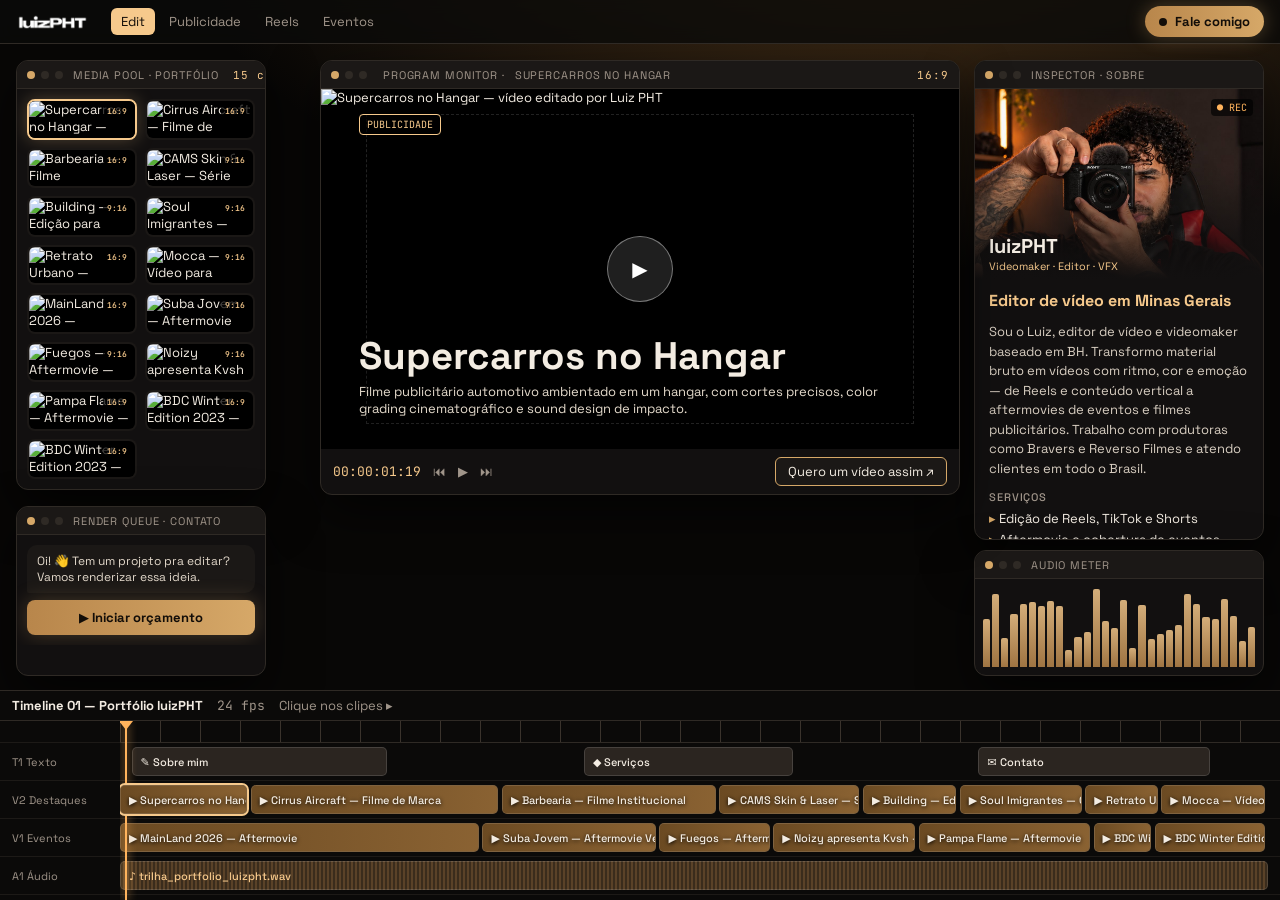
==== index.html @ 4102f196 "Troca foto do Inspector pelo retrato com câmera Sony e ajusta enquadramento Co-Authored-By: Claude O" ====
<!doctype html>
<html lang="pt-BR">
<head>
<meta charset="utf-8">
<meta name="viewport" content="width=device-width,initial-scale=1,viewport-fit=cover">
<title>Luiz PHT | Editor de Vídeo em Minas Gerais e BH — Reels, Eventos e Publicidade</title>
<meta name="description" content="Luiz PHT é editor de vídeo e videomaker em Minas Gerais (BH). Edição de Reels e vídeos verticais, aftermovies de eventos, filmes publicitários, color grading e motion. Atendo todo o Brasil.">
<meta name="keywords" content="editor de vídeo, editor de vídeo BH, editor de vídeo Belo Horizonte, editor de vídeo Minas Gerais, edição de reels, aftermovie, videomaker MG, edição de vídeo para empresas">
<link rel="canonical" href="https://luizpht.com.br/">
<meta name="robots" content="index,follow">
<meta name="theme-color" content="#080706">
<meta name="geo.region" content="BR-MG">
<meta name="geo.placename" content="Belo Horizonte, Minas Gerais">
<meta property="og:type" content="website">
<meta property="og:locale" content="pt_BR">
<meta property="og:url" content="https://luizpht.com.br/">
<meta property="og:site_name" content="Luiz PHT">
<meta property="og:title" content="Luiz PHT | Editor de Vídeo em Minas Gerais">
<meta property="og:description" content="Reels, aftermovies e filmes publicitários com ritmo, cor e emoção. Veja o portfólio e peça seu orçamento.">
<meta property="og:image" content="https://luizpht.com.br/assets/img/luiz-pht-editor-de-video.jpg">
<meta name="twitter:card" content="summary_large_image">
<link rel="icon" href="assets/img/icone-luizpht.png" type="image/png">
<link rel="apple-touch-icon" href="assets/img/icone-luizpht.png">
<link rel="preconnect" href="https://fonts.googleapis.com"><link rel="preconnect" href="https://fonts.gstatic.com" crossorigin>
<link rel="preconnect" href="https://i.vimeocdn.com"><link rel="preconnect" href="https://player.vimeo.com">
<link href="https://fonts.googleapis.com/css2?family=Space+Grotesk:wght@400;500;700&family=JetBrains+Mono:wght@400;600&display=swap" rel="stylesheet">
<link rel="stylesheet" href="assets/style.css?v=3">
<script type="application/ld+json">
{"@context":"https://schema.org","@graph":[
 {"@type":"Person","@id":"https://luizpht.com.br/#luiz","name":"Luiz PHT","alternateName":"luizPHT","jobTitle":"Editor de vídeo e videomaker","image":"https://luizpht.com.br/assets/img/luiz-pht-editor-de-video.jpg","url":"https://luizpht.com.br/","sameAs":["https://www.instagram.com/luiz_pht/"],"knowsAbout":["Edição de vídeo","Color grading","Motion design","VFX","Reels","Aftermovie"]},
 {"@type":"ProfessionalService","@id":"https://luizpht.com.br/#servico","name":"Luiz PHT — Edição de Vídeo","url":"https://luizpht.com.br/","image":"https://luizpht.com.br/assets/img/luiz-pht-editor-de-video.jpg","telephone":"+5531982943157","founder":{"@id":"https://luizpht.com.br/#luiz"},"priceRange":"$$","address":{"@type":"PostalAddress","addressLocality":"Belo Horizonte","addressRegion":"MG","addressCountry":"BR"},"areaServed":[{"@type":"State","name":"Minas Gerais"},{"@type":"City","name":"Belo Horizonte"},{"@type":"Country","name":"Brasil"}],"serviceType":["Edição de vídeo","Edição de Reels e vídeos verticais","Aftermovie de eventos","Vídeo publicitário","Color grading","Motion e VFX"],"sameAs":["https://www.instagram.com/luiz_pht/"]}
]}
</script>
</head>
<body>
<header class="top">
  <a href="/" class="brand"><img src="assets/img/logo-luizpht.png" alt="Luiz PHT — editor de vídeo" width="1237" height="303"></a>
  <nav class="menu" aria-label="Seções">
    <button data-filter="all" class="on">Edit</button>
    <button data-filter="Publicidade">Publicidade</button>
    <button data-filter="Redes sociais">Reels</button>
    <button data-filter="Evento">Eventos</button>
  </nav>
  <a class="rec" href="https://wa.me/5531982943157?text=Ol%C3%A1%20Luiz!%20Vi%20seu%20portf%C3%B3lio%20e%20quero%20um%20or%C3%A7amento." target="_blank" rel="noopener"><i></i>Fale comigo</a>
</header>

<main class="desk">
  <!-- MEDIA POOL: portfólio (conteúdo em HTML para o Google indexar) -->
  <section class="panel float" id="bin" aria-label="Portfólio de vídeos">
    <div class="bar"><b></b><b></b><b></b>&nbsp;Media Pool · Portfólio<span class="count mono" id="count"></span></div>
    <div class="clips" id="clips">
      <article class="clip" data-id="1222571312" data-o="h" data-dur="50" data-group="d" data-cat="Publicidade" data-thumb="2195561997-d0cc2e0bb09f852d6dc63f411a0b5a7e7d4276d65cde46d3dc2a67c3b3d0db7a">
        <h3>Supercarros no Hangar</h3><p>Publicidade</p><p class="d">Filme publicitário automotivo ambientado em um hangar, com cortes precisos, color grading cinematográfico e sound design de impacto.</p></article>
      <article class="clip" data-id="899369845" data-h="61394b8598" data-o="h" data-dur="96" data-group="d" data-cat="Publicidade" data-thumb="1776946637-706a795a93d59934f27a2ad48db57685e05d3b793ea75e66744a8b0970b9a2d8">
        <h3>Cirrus Aircraft — Filme de Marca</h3><p>Publicidade · Bravers</p><p class="d">Filme de marca para a fabricante de aeronaves Cirrus, unindo sofisticação, tecnologia e a sensação de liberdade de voar. Edição para a produtora Bravers.</p></article>
      <article class="clip" data-id="899370599" data-h="b910cf5e1b" data-o="h" data-dur="83" data-group="d" data-cat="Publicidade" data-thumb="1776947941-da8c8d604064418089cf68ae91e3f6a25f7c749899a74c1f58a61f3beee4b74e">
        <h3>Barbearia — Filme Institucional</h3><p>Publicidade</p><p class="d">Vídeo institucional que valoriza o ofício, os detalhes e a experiência do cliente, com montagem ritmada e estética urbana.</p></article>
      <article class="clip" data-id="1222565886" data-h="2746d8274b" data-o="v" data-dur="55" data-group="d" data-cat="Redes sociais" data-thumb="2195554799-06c52ca9a800b35f62d64b0d38d99ce11366452a365153e6d5c34fa31b9bdd76">
        <h3>CAMS Skin &amp; Laser — Série para Reels</h3><p>Reels · Clínica</p><p class="d">Conteúdo vertical para clínica de estética, com roteiro pensado para retenção, legendas dinâmicas e linguagem educativa para redes sociais.</p></article>
      <article class="clip" data-id="952969878" data-h="5b207776f9" data-o="v" data-dur="37" data-group="d" data-cat="Redes sociais" data-thumb="1863067613-a312743a71afa1306acd93e3e9a926a10585b54ee440b54694644bd46e84390d">
        <h3>Building — Edição para Reels</h3><p>Reels</p><p class="d">Edição vertical dinâmica com cortes no ritmo da trilha, pensada para prender a atenção nos primeiros segundos.</p></article>
      <article class="clip" data-id="1000374808" data-h="8847415539" data-o="v" data-dur="48" data-group="d" data-cat="Redes sociais" data-thumb="1916470255-96ca5bfeb37ffd19a399d07f54106c34eb83d41915b9f9072108157af30e3e8b">
        <h3>Soul Imigrantes — Conteúdo para Redes</h3><p>Reels · Reverso Filmes</p><p class="d">Vídeo vertical para redes sociais com narrativa envolvente e acabamento de cinema. Produção Reverso Filmes.</p></article>
      <article class="clip" data-id="842845889" data-h="593c6c7bbb" data-o="h" data-dur="29" data-group="d" data-cat="Publicidade" data-thumb="1694152706-e35191db772ff22e50d95ace82e69cde64ed5abb2b019a0e3813ad842b097374">
        <h3>Retrato Urbano — Gustavo</h3><p>Publicidade · Bravers</p><p class="d">Filme curto de estética urbana, com ritmo acelerado, transições criativas e tratamento de cor autoral. Edição para a Bravers.</p></article>
      <article class="clip" data-id="1000373541" data-h="5798b55fbc" data-o="v" data-dur="41" data-group="d" data-cat="Redes sociais" data-thumb="1916468820-6b9e0cd59561a21703fe52d28a0c9a035894e802cf8df5f57e74a58d0fd29c7f">
        <h3>Mocca — Vídeo para Construtora</h3><p>Reels · Construtora</p><p class="d">Vídeo vertical para construtora que apresenta o empreendimento com movimentos fluidos e acabamento premium. Produção Reverso Filmes.</p></article>
      <article class="clip" data-id="1222567153" data-h="1dcea2d079" data-o="h" data-dur="172" data-group="e" data-cat="Evento" data-thumb="2195556381-f0197d8205ab3ab3c0a76db43e42146f12ffe9b3c51f4bfdf038b2d650a34f97">
        <h3>MainLand 2026 — Aftermovie</h3><p>Aftermovie · Bravers</p><p class="d">Aftermovie de festival que traduz a energia do público em ritmo, cor e emoção, com sound design pensado para a experiência. Edição para a Bravers.</p></article>
      <article class="clip" data-id="835635292" data-h="b6606134bb" data-o="v" data-dur="84" data-group="e" data-cat="Evento" data-thumb="1683175884-f4d5b1865a669e159ee8422e95aa8fbb27dcbb5be12845c13f590fedfeec7b06">
        <h3>Suba Jovem — Aftermovie Vertical</h3><p>Evento · Reels</p><p class="d">Cobertura de evento em formato vertical, editada para Reels, com cortes ágeis que capturam os melhores momentos.</p></article>
      <article class="clip" data-id="837201675" data-h="58bc19821e" data-o="v" data-dur="54" data-group="e" data-cat="Evento" data-thumb="1685502220-d548dc90f7be3eb8f7a5a863fab0464dd917892e5f9b226028e3f04fb365ef90">
        <h3>Fuegos — Aftermovie</h3><p>Evento · Reverso Filmes</p><p class="d">Aftermovie vertical de festa, com montagem no ritmo da música e color grading de clima noturno. Produção Reverso Filmes.</p></article>
      <article class="clip" data-id="844389918" data-h="bee21c554b" data-o="v" data-dur="69" data-group="e" data-cat="Evento" data-thumb="1696502729-f2818484bc455fef4e25126c946a47f4da1b0b087df945dee9ffc1317e2c8c4f">
        <h3>Noizy apresenta Kvsh — Aftermovie</h3><p>Evento · Reverso Filmes</p><p class="d">Aftermovie de festa de música eletrônica em formato vertical, sincronizado à batida e com estética de pista. Produção Reverso Filmes.</p></article>
      <article class="clip" data-id="840150169" data-h="cfc9a9918f" data-o="h" data-dur="83" data-group="e" data-cat="Evento" data-thumb="1692695493-ce601254d288da6882ff913fe019c8cf3253178ff7ca2c7805df9fee272383ff">
        <h3>Pampa Flame — Aftermovie</h3><p>Evento · Bravers</p><p class="d">Filme de evento que combina gastronomia, fogo e celebração em uma narrativa envolvente. Edição para a Bravers.</p></article>
      <article class="clip" data-id="835466608" data-h="c5cf82dc80" data-o="h" data-dur="29" data-group="e" data-cat="Evento" data-thumb="1682933701-375e5eaa1d0577b06f3aef249abb43f40392b89364c4fad1e6359920281bc053">
        <h3>BDC Winter Edition 2023 — Dia 2</h3><p>Evento · Reverso Filmes</p><p class="d">Resumo do segundo dia do BDC Winter Edition, com os destaques do evento em uma edição dinâmica. Produção Reverso Filmes.</p></article>
      <article class="clip" data-id="835475406" data-h="4d5bec8ffe" data-o="h" data-dur="54" data-group="e" data-cat="Evento" data-thumb="1692696377-3f5e8893b8300268f6aa04d621e08abc92d9c4cad0b60a7982c008f40c8582e2">
        <h3>BDC Winter Edition 2023 — Dia 3</h3><p>Evento · Reverso Filmes</p><p class="d">Resumo do terceiro dia do BDC Winter Edition, encerrando a cobertura com energia e emoção. Produção Reverso Filmes.</p></article>
    </div>
  </section>

  <!-- PROGRAM MONITOR -->
  <section class="panel" id="viewer" aria-label="Player de vídeo">
    <div class="bar"><b></b><b></b><b></b>&nbsp;<span class="lbl">Program Monitor ·&nbsp;</span><span id="vname">—</span><span class="ratio mono" id="ratio">16:9</span></div>
    <div class="screen" id="screen">
      <img id="poster" alt="">
      <div class="shade"></div><div class="safe"></div>
      <span class="tag mono" id="tag"></span>
      <div class="cap"><h2 id="title"></h2><p id="desc"></p></div>
      <button class="play" id="play" aria-label="Reproduzir vídeo">▶</button>
    </div>
    <div class="transport">
      <span class="tc mono" id="tc">00:00:00:00</span>
      <button class="btn" id="prev" aria-label="Vídeo anterior">⏮</button>
      <button class="btn" id="pp" aria-label="Reproduzir">▶</button>
      <button class="btn" id="next" aria-label="Próximo vídeo">⏭</button>
      <a class="cta" id="cta" target="_blank" rel="noopener" href="https://wa.me/5531982943157">Quero um vídeo assim ↗</a>
    </div>
  </section>

  <!-- INSPECTOR: sobre (SEO) -->
  <aside class="panel float sheet" id="about" aria-label="Sobre Luiz PHT">
    <div class="bar"><b></b><b></b><b></b>&nbsp;Inspector · Sobre<button class="x" data-close aria-label="Fechar">✕</button></div>
    <div class="ins">
      <div class="me"><img src="assets/img/luiz-pht-editor-de-video.jpg" alt="Luiz PHT, editor de vídeo em Minas Gerais, segurando uma câmera" width="1086" height="1448"><span class="recb mono">● REC</span>
        <div class="who"><b>luizPHT</b><small>Videomaker · Editor · VFX</small></div></div>
      <h1>Editor de vídeo em Minas Gerais</h1>
      <p class="desc">Sou o Luiz, editor de vídeo e videomaker baseado em BH. Transformo material bruto em vídeos com ritmo, cor e emoção — de Reels e conteúdo vertical a aftermovies de eventos e filmes publicitários. Trabalho com produtoras como Bravers e Reverso Filmes e atendo clientes em todo o Brasil.</p>
      <h2 class="h">Serviços</h2>
      <ul class="svc">
        <li>Edição de Reels, TikTok e Shorts</li>
        <li>Aftermovie e cobertura de eventos</li>
        <li>Vídeos publicitários e institucionais</li>
        <li>Color grading, motion e VFX</li>
      </ul>
      <div><div class="row"><span>Edição vertical / Reels</span><span class="mono">97</span></div><div class="slider"><i style="width:97%"></i></div></div>
      <div><div class="row"><span>Color grading</span><span class="mono">88</span></div><div class="slider"><i style="width:88%"></i></div></div>
      <div><div class="row"><span>Motion / VFX</span><span class="mono">82</span></div><div class="slider"><i style="width:82%"></i></div></div>
      <div class="chips"><span>DaVinci Resolve</span><span>Premiere</span><span>After Effects</span><span>Nuke</span><span>Houdini</span></div>
    </div>
  </aside>

  <!-- RENDER QUEUE: contato -->
  <section class="panel float sheet" id="contact" aria-label="Contato">
    <div class="bar"><b></b><b></b><b></b>&nbsp;Render Queue · Contato<button class="x" data-close aria-label="Fechar">✕</button></div>
    <div class="chat">
      <p class="bubble">Oi! 👋 Tem um projeto pra editar? Vamos renderizar essa ideia.</p>
      <a class="job" href="https://wa.me/5531982943157?text=Ol%C3%A1%20Luiz!%20Vi%20seu%20portf%C3%B3lio%20e%20quero%20um%20or%C3%A7amento." target="_blank" rel="noopener"><i>💬</i><span><b>WhatsApp</b><small>+55 31 98294-3157</small></span></a>
      <a class="job" href="https://www.instagram.com/luiz_pht/" target="_blank" rel="noopener"><i>📸</i><span><b>Instagram</b><small>@luiz_pht</small></span></a>
      <a class="go" href="https://wa.me/5531982943157?text=Ol%C3%A1%20Luiz!%20Quero%20um%20or%C3%A7amento%20de%20edi%C3%A7%C3%A3o%20de%20v%C3%ADdeo." target="_blank" rel="noopener">▶ Iniciar orçamento</a>
    </div>
  </section>

  <section class="panel float" id="meter" aria-hidden="true">
    <div class="bar"><b></b><b></b><b></b>&nbsp;Audio Meter</div>
    <div class="wave" id="wave"></div>
  </section>
</main>

<!-- TIMELINE -->
<section class="tl" aria-hidden="true">
  <div class="tlhead"><b>Timeline 01 — Portfólio luizPHT</b><span class="mono">24 fps</span><span>Clique nos clipes ▸</span></div>
  <div class="tracks">
    <div class="labels"><div></div><div>T1 Texto</div><div>V2 Destaques</div><div>V1 Eventos</div><div>A1 Áudio</div></div>
    <div class="lanes">
      <div class="ruler"></div>
      <div class="lane"><div class="seg tx" style="left:1%;width:22%" data-open="about">✎ Sobre mim</div><div class="seg tx" style="left:40%;width:18%" data-open="about">◆ Serviços</div><div class="seg tx" style="left:74%;width:20%" data-open="contact">✉ Contato</div></div>
      <div class="lane" id="laneD"></div>
      <div class="lane" id="laneE"></div>
      <div class="lane"><div class="seg au" style="left:0;width:99%">♪ trilha_portfolio_luizpht.wav</div></div>
      <div class="ph" id="ph"></div>
    </div>
  </div>
</section>

<!-- abas do celular -->
<nav class="tabs" aria-label="Navegação">
  <button data-open="none" class="on"><b>✂</b>Portfólio</button>
  <button data-open="about"><b>◐</b>Sobre</button>
  <button data-open="contact"><b>⇪</b>Contato</button>
</nav>
<div class="scrim" id="scrim"></div>

<script src="assets/app.js?v=3" defer></script>
</body>
</html>
---- assets/style.css ----
/* luizPHT — cores da marca: preto, dourado/bronze, areia */
:root{--bg:#080706;--panel:#121010;--panel2:#1b1816;--line:#2f2a25;--txt:#f3ece2;--mut:#a0958a;--gold:#b8864b;--sand:#f6c98c;--bronze:#d6a868;--amber:#ffb35c;--ink:#120d08}
*{box-sizing:border-box;margin:0;padding:0;-webkit-tap-highlight-color:transparent}
html,body{height:100%;overflow:hidden}
body{background:radial-gradient(1200px 600px at 70% -10%,#4a3218 0%,transparent 60%),radial-gradient(900px 500px at 0% 110%,#2a1d10 0%,transparent 60%),var(--bg);color:var(--txt);font-family:"Space Grotesk",system-ui,sans-serif;font-size:13px}
.mono{font-family:"JetBrains Mono",monospace}
a{color:inherit;text-decoration:none}
button{font:inherit;color:inherit;background:none;border:0;cursor:pointer}
img{display:block;max-width:100%}

/* topo */
.top{height:44px;display:flex;align-items:center;gap:22px;padding:0 16px;border-bottom:1px solid var(--line);background:#0b0a09cc;backdrop-filter:blur(8px);position:relative;z-index:20}
.brand img{height:18px;width:auto}
.menu{display:flex;gap:4px}
.menu button{color:var(--mut);padding:5px 10px;border-radius:6px}
.menu button:hover{color:var(--txt)}
.menu button.on{color:var(--ink);background:var(--sand)}
.rec{margin-left:auto;display:flex;align-items:center;gap:8px;background:linear-gradient(90deg,var(--gold),var(--bronze));color:var(--ink);padding:7px 14px;border-radius:20px;font-weight:700;box-shadow:0 0 20px #d6a86855;white-space:nowrap}
.rec i{width:8px;height:8px;border-radius:50%;background:var(--ink);animation:blink 1s infinite}
@keyframes blink{50%{opacity:.2}}

/* área de trabalho */
.desk{position:relative;height:calc(100vh - 44px - 210px)}
.panel{position:absolute;background:var(--panel);border:1px solid var(--line);border-radius:12px;box-shadow:0 20px 50px #0009;overflow:hidden;display:flex;flex-direction:column}
.bar{flex:none;height:28px;display:flex;align-items:center;gap:6px;padding:0 10px;background:var(--panel2);border-bottom:1px solid var(--line);cursor:grab;color:var(--mut);font-size:11px;text-transform:uppercase;letter-spacing:.08em;user-select:none;white-space:nowrap;overflow:hidden}
.bar b{flex:none;width:8px;height:8px;border-radius:50%;background:var(--line)}
.bar b:first-child{background:var(--bronze)}
.bar .count,.bar .ratio{margin-left:auto;color:var(--sand);text-transform:none;flex:none;padding-left:8px}
#vname{min-width:0;overflow:hidden;text-overflow:ellipsis}
.bar .x{display:none;margin-left:auto;font-size:14px;color:var(--txt)}
.float{animation:float 6s ease-in-out infinite}
@keyframes float{50%{translate:0 -6px}}

/* media pool */
#bin{left:16px;top:16px;bottom:200px;width:250px}
.clips{display:grid;grid-template-columns:1fr 1fr;gap:8px;padding:10px;overflow-y:auto;scrollbar-width:thin;scrollbar-color:var(--line) transparent}
.clip{border-radius:8px;overflow:hidden;cursor:pointer;border:2px solid transparent;transition:transform .2s,border-color .2s;background:var(--panel2);position:relative}
.clip:hover{transform:translateY(-2px)}
.clip.on{border-color:var(--sand);box-shadow:0 0 18px #f6c98c44}
.clip.off{display:none}
.clip .th{aspect-ratio:16/10;width:100%;object-fit:cover;background:#000}
.clip h3{font-size:11px;font-weight:500;padding:4px 6px 0;white-space:nowrap;overflow:hidden;text-overflow:ellipsis}
.clip p{font-size:9px;padding:0 6px 5px;color:var(--mut);white-space:nowrap;overflow:hidden;text-overflow:ellipsis}
.clip p.d{display:none}
.clip em{position:absolute;right:4px;top:4px;font:600 8px "JetBrains Mono",monospace;font-style:normal;background:#000b;padding:1px 4px;border-radius:3px;color:var(--sand)}

/* program monitor: 16:9 ou 9:16 conforme o vídeo */
#viewer{left:50%;top:16px;transform:translateX(-50%);--w:min(calc(100vw - 640px),860px);--h:min(calc(var(--w) * 9 / 16),calc(100vh - 360px));width:calc(var(--h) * 16 / 9);transition:width .5s cubic-bezier(.2,.8,.2,1);z-index:2}
#viewer.vert{--h:calc(100vh - 360px);width:calc(var(--h) * 9 / 16)}
.screen{position:relative;height:var(--h);background:#000;overflow:hidden;transition:height .5s cubic-bezier(.2,.8,.2,1)}
.screen img,.screen iframe{position:absolute;inset:0;width:100%;height:100%;object-fit:cover;border:0}
.shade{position:absolute;inset:0;background:linear-gradient(transparent 45%,#000c);pointer-events:none}
.safe{position:absolute;inset:7%;border:1px dashed #ffffff22;pointer-events:none}
.tag{position:absolute;left:6%;top:7%;font-size:10px;padding:3px 7px;border-radius:4px;background:#000a;border:1px solid var(--sand);color:var(--sand)}
.cap{position:absolute;left:6%;right:6%;bottom:9%;pointer-events:none}
.cap h2{font-size:clamp(20px,3vw,42px);line-height:1.05;text-shadow:0 4px 30px #000}
.cap p{color:#e6dccd;margin-top:6px;max-width:520px;text-shadow:0 2px 10px #000}
.vert .cap h2{font-size:clamp(18px,2vw,28px)}
.vert .cap p{font-size:12px}
.play{position:absolute;inset:0;margin:auto;width:66px;height:66px;border-radius:50%;background:#ffffff1f;border:1px solid #ffffff66;backdrop-filter:blur(6px);display:grid;place-items:center;font-size:20px;transition:.2s;color:#fff}
.play:hover{transform:scale(1.1);background:var(--gold)}
.playing .play,.playing .shade,.playing .cap,.playing .tag,.playing .safe,.playing #poster{display:none}
.transport{flex:none;display:flex;align-items:center;gap:12px;padding:8px 12px;color:var(--mut)}
.transport .tc{color:var(--sand);font-size:13px}
.transport .btn:hover{color:#fff}
.transport .cta{margin-left:auto;white-space:nowrap;color:var(--txt);background:var(--panel2);border:1px solid var(--bronze);padding:5px 12px;border-radius:6px}
.transport .cta:hover{background:var(--bronze);color:var(--ink)}
.vert .transport{gap:10px}.vert .transport .tc{display:none}.vert .transport .cta{padding:5px 8px;font-size:11px}

/* inspector / sobre */
#about{right:16px;top:16px;bottom:150px;width:290px}
.ins{padding:14px;display:grid;gap:12px;overflow-y:auto;scrollbar-width:thin;scrollbar-color:var(--line) transparent}
.me{position:relative;margin:-14px -14px 0;height:190px;flex:none;overflow:hidden}
.me img{width:100%;height:100%;object-fit:cover;object-position:50% 40%}
.me:after{content:"";position:absolute;inset:0;background:linear-gradient(transparent 40%,var(--panel))}
.me .who{position:absolute;left:14px;bottom:6px;z-index:1;display:grid}
.me .who b{font-size:20px}.me small{color:var(--sand)}
.recb{position:absolute;top:10px;right:10px;z-index:1;font-size:10px;padding:2px 6px;border-radius:4px;background:#000a;color:var(--amber)}
.ins h1{font-size:16px;line-height:1.2;color:var(--sand)}
.ins .desc{color:#d9cfc2;line-height:1.5}
.ins .h{font-size:11px;text-transform:uppercase;letter-spacing:.08em;color:var(--mut);font-weight:500}
.svc{list-style:none;display:grid;gap:4px;margin-top:-6px}
.svc li:before{content:"▸ ";color:var(--bronze)}
.row{display:flex;justify-content:space-between;align-items:center;font-size:12px;color:var(--mut)}
.slider{height:4px;background:var(--line);border-radius:4px;position:relative;margin-top:6px}
.slider i{position:absolute;left:0;top:0;bottom:0;border-radius:4px;background:linear-gradient(90deg,var(--gold),var(--sand))}
.slider i:after{content:"";position:absolute;right:-5px;top:-4px;width:12px;height:12px;border-radius:50%;background:#fff}
.chips{display:flex;flex-wrap:wrap;gap:6px}
.chips span{font-size:11px;padding:3px 8px;border-radius:20px;border:1px solid var(--line);background:#ffffff08}

/* contato */
#contact{left:16px;bottom:14px;width:250px;height:170px}
.chat{padding:10px;display:grid;gap:7px;overflow-y:auto}
.bubble{background:var(--panel2);padding:8px 10px;border-radius:10px 10px 10px 2px;color:#e2d8ca;font-size:12px}
.job{display:none;align-items:center;gap:10px;padding:10px;border-radius:10px;background:var(--panel2);border:1px solid var(--line)}
.job i{font-style:normal;font-size:18px}.job span{display:grid}.job small{color:var(--mut)}
.go{display:block;text-align:center;padding:9px;border-radius:8px;font-weight:700;color:var(--ink);background:linear-gradient(90deg,var(--gold),var(--bronze));box-shadow:0 0 20px #d6a86844}

/* audio meter */
#meter{right:16px;bottom:14px;width:290px}
.wave{height:96px;padding:8px;display:flex;align-items:flex-end;gap:2px}
.wave i{flex:1;border-radius:2px 2px 0 0;background:linear-gradient(var(--sand),var(--gold));opacity:.85;transform-origin:bottom;animation:bar 1.2s ease-in-out infinite alternate}
@keyframes bar{to{transform:scaleY(.35)}}

/* timeline */
.tl{position:absolute;left:0;right:0;bottom:0;height:210px;background:#0b0a09;border-top:1px solid var(--line)}
.tlhead{height:30px;display:flex;align-items:center;gap:14px;padding:0 12px;border-bottom:1px solid var(--line);color:var(--mut)}
.tlhead b{color:var(--txt)}
.tracks{position:relative;height:calc(100% - 30px);display:grid;grid-template-columns:120px 1fr}
.labels div{height:38px;display:flex;align-items:center;padding-left:12px;border-bottom:1px solid #1d1a17;color:var(--mut);font-size:11px}
.labels div:first-child{height:22px}
.lanes{position:relative;overflow:hidden}
.ruler{height:22px;border-bottom:1px solid var(--line);background:repeating-linear-gradient(90deg,#3a332c 0 1px,transparent 1px 40px)}
.lane{position:relative;height:38px;border-bottom:1px solid #1d1a17}
.seg{position:absolute;top:4px;bottom:4px;border-radius:5px;padding:0 8px;display:flex;align-items:center;font-size:11px;font-weight:500;cursor:pointer;overflow:hidden;white-space:nowrap;border:1px solid #ffffff22;transition:filter .2s;background-size:cover;background-position:center}
.seg:hover{filter:brightness(1.3)}
.seg.on{outline:2px solid var(--sand);z-index:1}
.seg.v{background-color:#6b4a22;text-shadow:0 1px 4px #000}
.seg.v:before{content:"";position:absolute;inset:0;background:linear-gradient(90deg,#6b4a22ee,#b8864b66);z-index:-1}
.seg.v{isolation:isolate}
.tx{background:#2b2520}
.au{background:repeating-linear-gradient(90deg,#3a2c1c 0 2px,#5a4228 2px 4px);color:var(--sand);cursor:default}
.ph{position:absolute;top:0;bottom:0;width:2px;background:var(--amber);box-shadow:0 0 10px var(--amber);pointer-events:none;left:0}
.ph:before{content:"";position:absolute;top:0;left:-6px;border:7px solid transparent;border-top:9px solid var(--amber)}

.tabs,.scrim{display:none}

/* telas médias: esconde o medidor */
@media (max-height:760px){#meter{display:none}#about{bottom:14px}}

/* ===== CELULAR / TABLET ===== */
@media (max-width:999px){
  body{display:flex;flex-direction:column;height:100dvh}
  .top{height:48px;gap:10px;padding:0 12px;flex:none}
  .menu{display:none}
  .rec{padding:6px 12px;font-size:12px}
  .desk{flex:1;min-height:0;height:auto;display:flex;flex-direction:column;padding:10px 0 0}
  .float{animation:none}
  .panel{position:static;transform:none!important;box-shadow:none}
  .bar{cursor:default}
  /* no celular o monitor ocupa sempre a largura toda; vídeo vertical fica com faixas laterais, como no editor */
  #viewer,#viewer.vert{width:calc(100vw - 24px);align-self:center;flex:none;margin:auto;transition:none}
  #viewer{--h:calc((100vw - 24px) * 9 / 16)}
  #viewer.vert{--h:max(calc((100vw - 24px) * 9 / 16),calc(100dvh - 400px))}
  .vert .screen #poster{object-fit:contain}
  .screen{transition:height .4s ease}
  .lbl{display:none}
  .tag{font-size:9px;top:5%}
  .cap{bottom:6%;left:5%;right:5%}
  .cap h2,.vert .cap h2{font-size:clamp(17px,5.4vw,24px)}
  .cap p,.vert .cap p{font-size:11.5px;line-height:1.35;display:-webkit-box;-webkit-line-clamp:2;-webkit-box-orient:vertical;overflow:hidden}
  .play{width:52px;height:52px;font-size:16px;margin:0;left:50%;top:40%;transform:translate(-50%,-50%)}
  .play:hover{transform:translate(-50%,-50%) scale(1.1)}
  .transport,.vert .transport{gap:6px;padding:8px 10px}
  .transport .tc,.vert .transport .tc{display:block;font-size:11px}
  .transport .btn{padding:4px 6px;font-size:15px}
  .transport .cta,.vert .transport .cta{font-size:11px;padding:6px 9px;min-width:0;overflow:hidden;text-overflow:ellipsis}
  #bin{order:2;width:auto;border-radius:0;border-left:0;border-right:0;background:transparent;border:0;flex:none}
  #bin .bar{background:transparent;border:0}
  .clips{display:flex;overflow-x:auto;overflow-y:hidden;padding:0 12px 8px;gap:6px;scroll-snap-type:x proximity}
  .clip{flex:none;width:auto;scroll-snap-align:center}
  .clip .th{height:116px;width:auto;aspect-ratio:16/9}
  .clip[data-o=v] .th{aspect-ratio:9/16}
  .clip h3,.clip p{display:none}
  #about,#contact{position:fixed;left:0;right:0;bottom:0;top:auto;width:auto;height:auto;max-height:82dvh;z-index:40;border-radius:18px 18px 0 0;transform:translateY(105%)!important;transition:transform .3s cubic-bezier(.2,.8,.2,1)}
  #about.show,#contact.show{transform:none!important}
  .sheet .bar .x{display:block}
  #contact .job{display:flex}
  .chat{padding:14px 14px 24px;gap:10px}
  .go{padding:14px}
  #meter,.tl{display:none}
  .scrim{display:block;position:fixed;inset:0;background:#000b;opacity:0;pointer-events:none;transition:.25s;z-index:30}
  .sheet-open .scrim{opacity:1;pointer-events:auto}
  .tabs{display:flex;flex:none;justify-content:space-around;padding:8px 6px calc(8px + env(safe-area-inset-bottom));border-top:1px solid var(--line);background:#0b0a09}
  .tabs button{color:var(--mut);font-size:10px;display:grid;gap:2px;justify-items:center}
  .tabs b{font-size:17px;font-weight:400}
  .tabs .on{color:var(--txt)}.tabs .on b{color:var(--sand);text-shadow:0 0 10px var(--sand)}
}
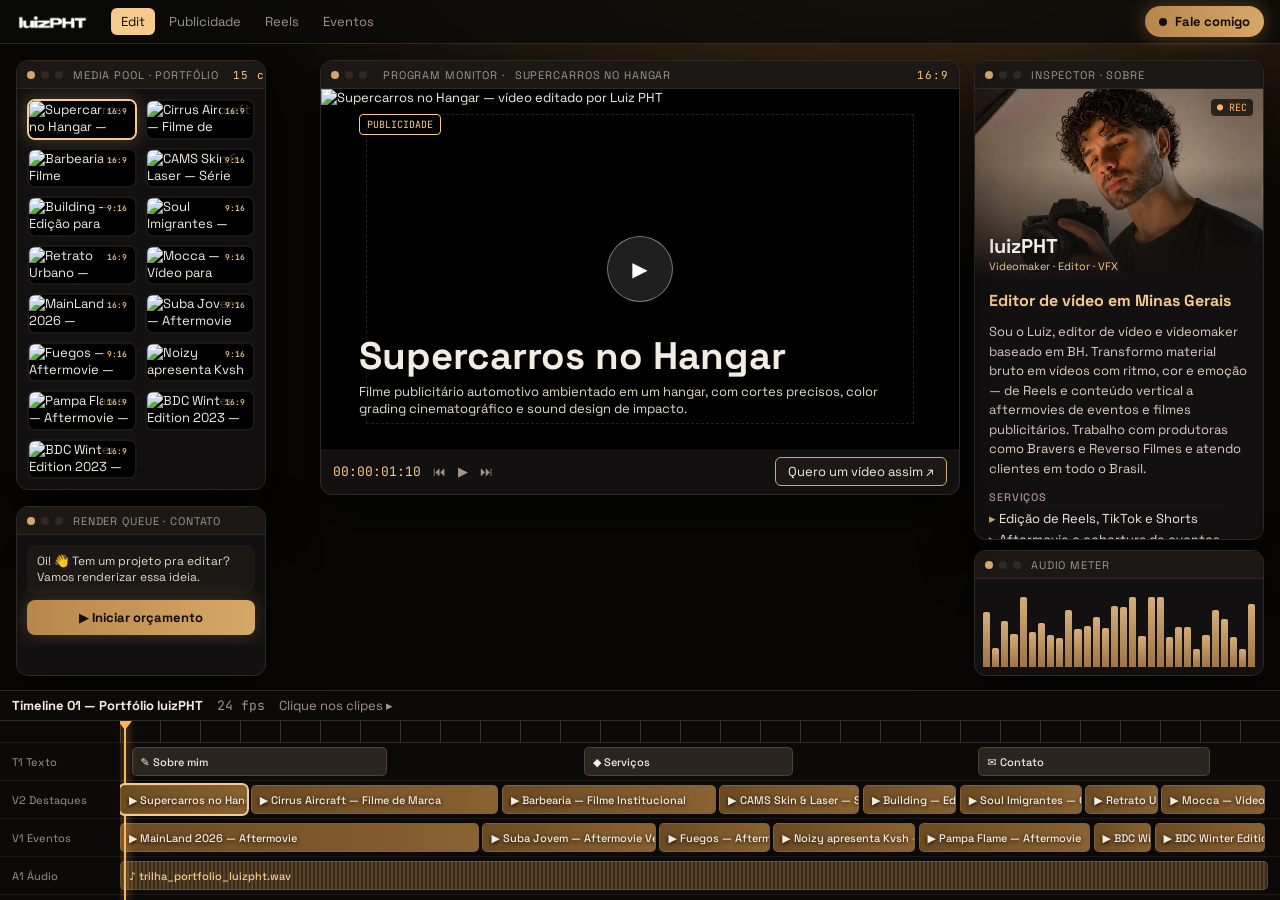
==== commit 01c90a92: "Volta a foto antiga do Inspector Reverte 4102f19 a pedido do Luiz.  Co-Authored-By: Claude Opus 5.5 " ====
--- a/index.html
+++ b/index.html
@@ -24,7 +24,7 @@
 <link rel="preconnect" href="https://fonts.googleapis.com"><link rel="preconnect" href="https://fonts.gstatic.com" crossorigin>
 <link rel="preconnect" href="https://i.vimeocdn.com"><link rel="preconnect" href="https://player.vimeo.com">
 <link href="https://fonts.googleapis.com/css2?family=Space+Grotesk:wght@400;500;700&family=JetBrains+Mono:wght@400;600&display=swap" rel="stylesheet">
-<link rel="stylesheet" href="assets/style.css?v=3">
+<link rel="stylesheet" href="assets/style.css?v=2">
 <script type="application/ld+json">
 {"@context":"https://schema.org","@graph":[
  {"@type":"Person","@id":"https://luizpht.com.br/#luiz","name":"Luiz PHT","alternateName":"luizPHT","jobTitle":"Editor de vídeo e videomaker","image":"https://luizpht.com.br/assets/img/luiz-pht-editor-de-video.jpg","url":"https://luizpht.com.br/","sameAs":["https://www.instagram.com/luiz_pht/"],"knowsAbout":["Edição de vídeo","Color grading","Motion design","VFX","Reels","Aftermovie"]},
@@ -105,7 +105,7 @@
   <aside class="panel float sheet" id="about" aria-label="Sobre Luiz PHT">
     <div class="bar"><b></b><b></b><b></b>&nbsp;Inspector · Sobre<button class="x" data-close aria-label="Fechar">✕</button></div>
     <div class="ins">
-      <div class="me"><img src="assets/img/luiz-pht-editor-de-video.jpg" alt="Luiz PHT, editor de vídeo em Minas Gerais, segurando uma câmera" width="1086" height="1448"><span class="recb mono">● REC</span>
+      <div class="me"><img src="assets/img/luiz-pht-editor-de-video.jpg" alt="Luiz PHT, editor de vídeo em Minas Gerais, segurando uma câmera" width="1112" height="1280"><span class="recb mono">● REC</span>
         <div class="who"><b>luizPHT</b><small>Videomaker · Editor · VFX</small></div></div>
       <h1>Editor de vídeo em Minas Gerais</h1>
       <p class="desc">Sou o Luiz, editor de vídeo e videomaker baseado em BH. Transformo material bruto em vídeos com ritmo, cor e emoção — de Reels e conteúdo vertical a aftermovies de eventos e filmes publicitários. Trabalho com produtoras como Bravers e Reverso Filmes e atendo clientes em todo o Brasil.</p>
@@ -164,6 +164,6 @@
 </nav>
 <div class="scrim" id="scrim"></div>
 
-<script src="assets/app.js?v=3" defer></script>
+<script src="assets/app.js?v=2" defer></script>
 </body>
 </html>
--- a/assets/style.css
+++ b/assets/style.css
@@ -71,7 +71,7 @@
 #about{right:16px;top:16px;bottom:150px;width:290px}
 .ins{padding:14px;display:grid;gap:12px;overflow-y:auto;scrollbar-width:thin;scrollbar-color:var(--line) transparent}
 .me{position:relative;margin:-14px -14px 0;height:190px;flex:none;overflow:hidden}
-.me img{width:100%;height:100%;object-fit:cover;object-position:50% 40%}
+.me img{width:100%;height:100%;object-fit:cover;object-position:50% 22%}
 .me:after{content:"";position:absolute;inset:0;background:linear-gradient(transparent 40%,var(--panel))}
 .me .who{position:absolute;left:14px;bottom:6px;z-index:1;display:grid}
 .me .who b{font-size:20px}.me small{color:var(--sand)}
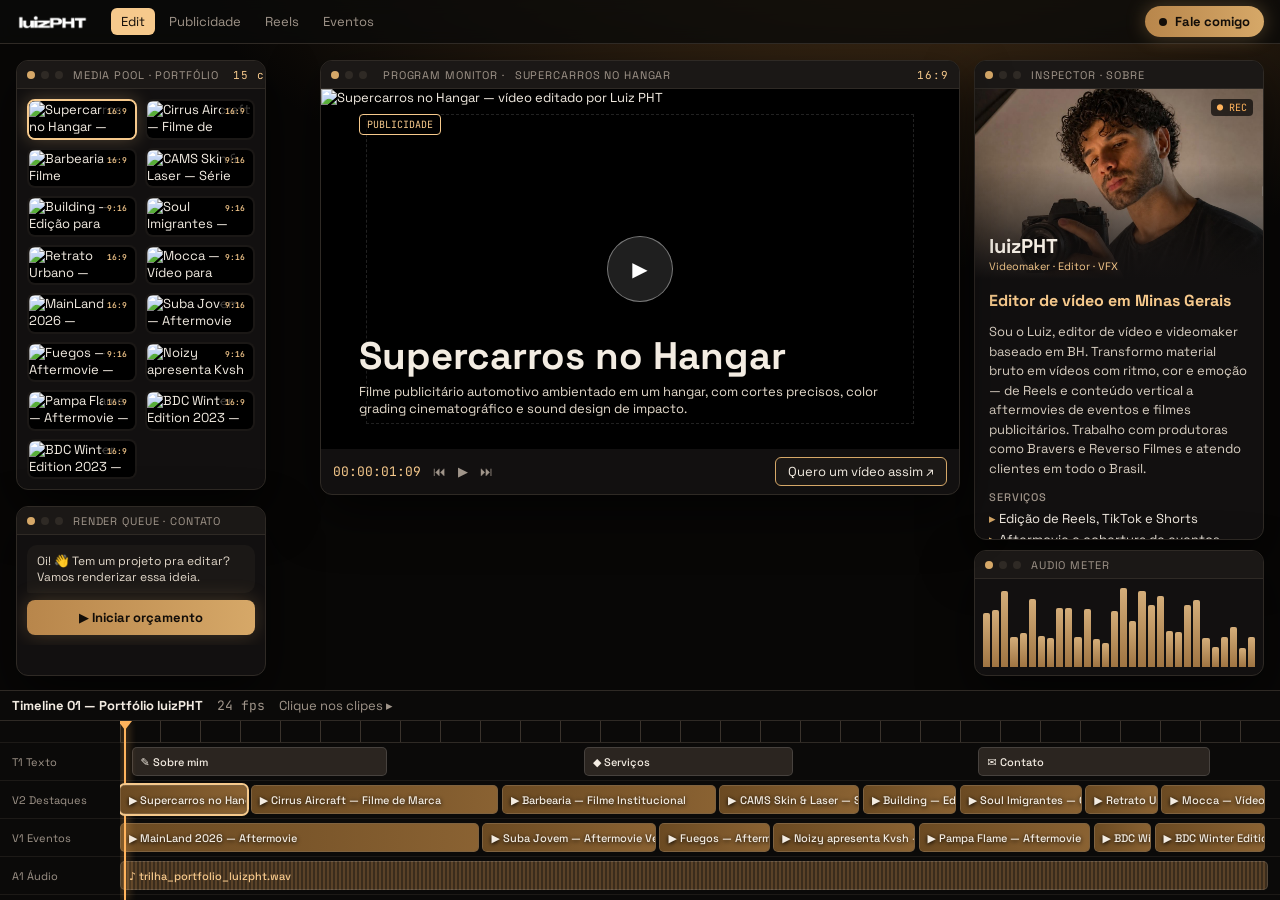
==== commit 260c3061: "Adiciona links discretos para os Vimeos de Edição e VFX Co-Authored-By: Claude Opus 5.5 <noreply@ant" ====
--- a/index.html
+++ b/index.html
@@ -24,11 +24,11 @@
 <link rel="preconnect" href="https://fonts.googleapis.com"><link rel="preconnect" href="https://fonts.gstatic.com" crossorigin>
 <link rel="preconnect" href="https://i.vimeocdn.com"><link rel="preconnect" href="https://player.vimeo.com">
 <link href="https://fonts.googleapis.com/css2?family=Space+Grotesk:wght@400;500;700&family=JetBrains+Mono:wght@400;600&display=swap" rel="stylesheet">
-<link rel="stylesheet" href="assets/style.css?v=2">
+<link rel="stylesheet" href="assets/style.css?v=4">
 <script type="application/ld+json">
 {"@context":"https://schema.org","@graph":[
- {"@type":"Person","@id":"https://luizpht.com.br/#luiz","name":"Luiz PHT","alternateName":"luizPHT","jobTitle":"Editor de vídeo e videomaker","image":"https://luizpht.com.br/assets/img/luiz-pht-editor-de-video.jpg","url":"https://luizpht.com.br/","sameAs":["https://www.instagram.com/luiz_pht/"],"knowsAbout":["Edição de vídeo","Color grading","Motion design","VFX","Reels","Aftermovie"]},
- {"@type":"ProfessionalService","@id":"https://luizpht.com.br/#servico","name":"Luiz PHT — Edição de Vídeo","url":"https://luizpht.com.br/","image":"https://luizpht.com.br/assets/img/luiz-pht-editor-de-video.jpg","telephone":"+5531982943157","founder":{"@id":"https://luizpht.com.br/#luiz"},"priceRange":"$$","address":{"@type":"PostalAddress","addressLocality":"Belo Horizonte","addressRegion":"MG","addressCountry":"BR"},"areaServed":[{"@type":"State","name":"Minas Gerais"},{"@type":"City","name":"Belo Horizonte"},{"@type":"Country","name":"Brasil"}],"serviceType":["Edição de vídeo","Edição de Reels e vídeos verticais","Aftermovie de eventos","Vídeo publicitário","Color grading","Motion e VFX"],"sameAs":["https://www.instagram.com/luiz_pht/"]}
+ {"@type":"Person","@id":"https://luizpht.com.br/#luiz","name":"Luiz PHT","alternateName":"luizPHT","jobTitle":"Editor de vídeo e videomaker","image":"https://luizpht.com.br/assets/img/luiz-pht-editor-de-video.jpg","url":"https://luizpht.com.br/","sameAs":["https://www.instagram.com/luiz_pht/","https://vimeo.com/luizpht2","https://vimeo.com/luizpht"],"knowsAbout":["Edição de vídeo","Color grading","Motion design","VFX","Reels","Aftermovie"]},
+ {"@type":"ProfessionalService","@id":"https://luizpht.com.br/#servico","name":"Luiz PHT — Edição de Vídeo","url":"https://luizpht.com.br/","image":"https://luizpht.com.br/assets/img/luiz-pht-editor-de-video.jpg","telephone":"+5531982943157","founder":{"@id":"https://luizpht.com.br/#luiz"},"priceRange":"$$","address":{"@type":"PostalAddress","addressLocality":"Belo Horizonte","addressRegion":"MG","addressCountry":"BR"},"areaServed":[{"@type":"State","name":"Minas Gerais"},{"@type":"City","name":"Belo Horizonte"},{"@type":"Country","name":"Brasil"}],"serviceType":["Edição de vídeo","Edição de Reels e vídeos verticais","Aftermovie de eventos","Vídeo publicitário","Color grading","Motion e VFX"],"sameAs":["https://www.instagram.com/luiz_pht/","https://vimeo.com/luizpht2","https://vimeo.com/luizpht"]}
 ]}
 </script>
 </head>
@@ -120,6 +120,7 @@
       <div><div class="row"><span>Color grading</span><span class="mono">88</span></div><div class="slider"><i style="width:88%"></i></div></div>
       <div><div class="row"><span>Motion / VFX</span><span class="mono">82</span></div><div class="slider"><i style="width:82%"></i></div></div>
       <div class="chips"><span>DaVinci Resolve</span><span>Premiere</span><span>After Effects</span><span>Nuke</span><span>Houdini</span></div>
+      <p class="vm"><span class="mono">Vimeo</span><a href="https://vimeo.com/luizpht2" target="_blank" rel="noopener">Edição ↗</a><a href="https://vimeo.com/luizpht" target="_blank" rel="noopener">VFX ↗</a></p>
     </div>
   </aside>
 
@@ -164,6 +165,6 @@
 </nav>
 <div class="scrim" id="scrim"></div>
 
-<script src="assets/app.js?v=2" defer></script>
+<script src="assets/app.js?v=4" defer></script>
 </body>
 </html>
--- a/assets/style.css
+++ b/assets/style.css
@@ -87,6 +87,10 @@
 .slider i:after{content:"";position:absolute;right:-5px;top:-4px;width:12px;height:12px;border-radius:50%;background:#fff}
 .chips{display:flex;flex-wrap:wrap;gap:6px}
 .chips span{font-size:11px;padding:3px 8px;border-radius:20px;border:1px solid var(--line);background:#ffffff08}
+.vm{display:flex;align-items:center;gap:12px;margin:2px 0 0;font-size:12px}
+.vm .mono{font-size:10px;letter-spacing:.08em;text-transform:uppercase;color:var(--mut)}
+.vm a{color:var(--sand);text-decoration:none;border-bottom:1px solid transparent}
+.vm a:hover{border-color:var(--sand)}
 
 /* contato */
 #contact{left:16px;bottom:14px;width:250px;height:170px}
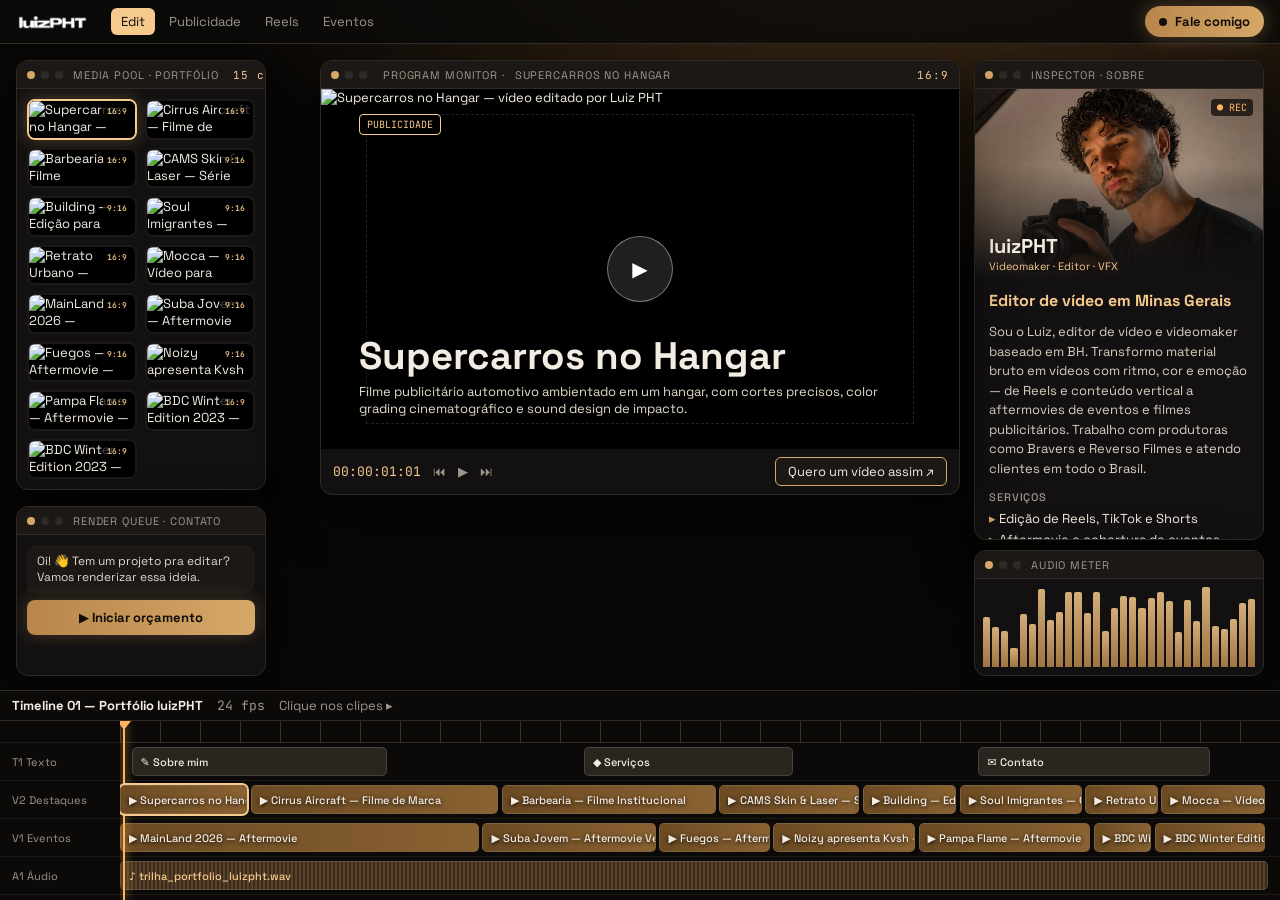
==== commit e6709cf8: "Vídeos do portfólio passam a vir da Google Planilha A lista no index.html continua como reserva e pa" ====
--- a/index.html
+++ b/index.html
@@ -24,7 +24,7 @@
 <link rel="preconnect" href="https://fonts.googleapis.com"><link rel="preconnect" href="https://fonts.gstatic.com" crossorigin>
 <link rel="preconnect" href="https://i.vimeocdn.com"><link rel="preconnect" href="https://player.vimeo.com">
 <link href="https://fonts.googleapis.com/css2?family=Space+Grotesk:wght@400;500;700&family=JetBrains+Mono:wght@400;600&display=swap" rel="stylesheet">
-<link rel="stylesheet" href="assets/style.css?v=4">
+<link rel="stylesheet" href="assets/style.css?v=5">
 <script type="application/ld+json">
 {"@context":"https://schema.org","@graph":[
  {"@type":"Person","@id":"https://luizpht.com.br/#luiz","name":"Luiz PHT","alternateName":"luizPHT","jobTitle":"Editor de vídeo e videomaker","image":"https://luizpht.com.br/assets/img/luiz-pht-editor-de-video.jpg","url":"https://luizpht.com.br/","sameAs":["https://www.instagram.com/luiz_pht/","https://vimeo.com/luizpht2","https://vimeo.com/luizpht"],"knowsAbout":["Edição de vídeo","Color grading","Motion design","VFX","Reels","Aftermovie"]},
@@ -165,6 +165,6 @@
 </nav>
 <div class="scrim" id="scrim"></div>
 
-<script src="assets/app.js?v=4" defer></script>
+<script src="assets/app.js?v=5" defer></script>
 </body>
 </html>
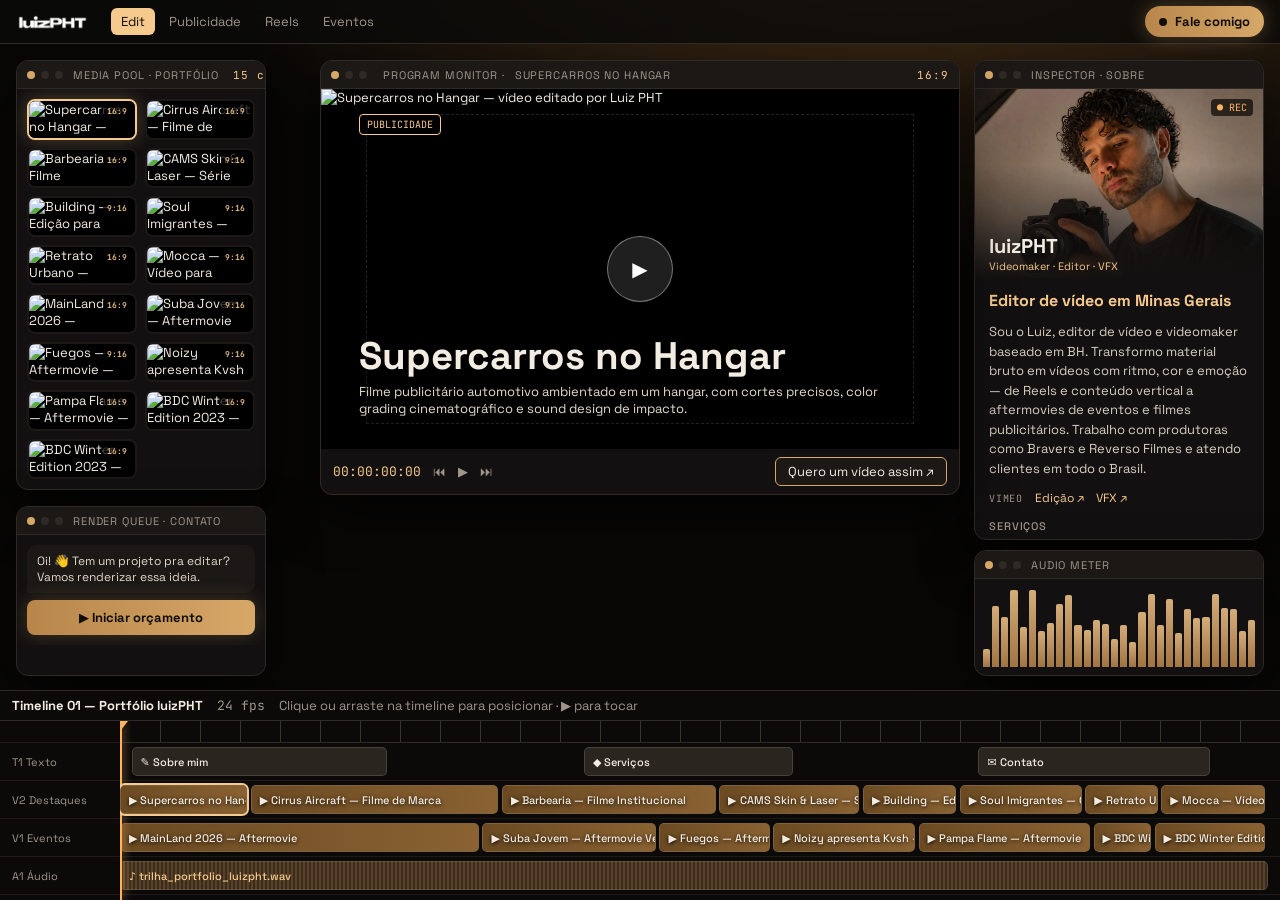
==== commit 1ff35837: "Timeline parada com agulha posicionável e links do Vimeo acima dos serviços Co-Authored-By: Claude O" ====
--- a/index.html
+++ b/index.html
@@ -24,7 +24,7 @@
 <link rel="preconnect" href="https://fonts.googleapis.com"><link rel="preconnect" href="https://fonts.gstatic.com" crossorigin>
 <link rel="preconnect" href="https://i.vimeocdn.com"><link rel="preconnect" href="https://player.vimeo.com">
 <link href="https://fonts.googleapis.com/css2?family=Space+Grotesk:wght@400;500;700&family=JetBrains+Mono:wght@400;600&display=swap" rel="stylesheet">
-<link rel="stylesheet" href="assets/style.css?v=5">
+<link rel="stylesheet" href="assets/style.css?v=6">
 <script type="application/ld+json">
 {"@context":"https://schema.org","@graph":[
  {"@type":"Person","@id":"https://luizpht.com.br/#luiz","name":"Luiz PHT","alternateName":"luizPHT","jobTitle":"Editor de vídeo e videomaker","image":"https://luizpht.com.br/assets/img/luiz-pht-editor-de-video.jpg","url":"https://luizpht.com.br/","sameAs":["https://www.instagram.com/luiz_pht/","https://vimeo.com/luizpht2","https://vimeo.com/luizpht"],"knowsAbout":["Edição de vídeo","Color grading","Motion design","VFX","Reels","Aftermovie"]},
@@ -109,6 +109,7 @@
         <div class="who"><b>luizPHT</b><small>Videomaker · Editor · VFX</small></div></div>
       <h1>Editor de vídeo em Minas Gerais</h1>
       <p class="desc">Sou o Luiz, editor de vídeo e videomaker baseado em BH. Transformo material bruto em vídeos com ritmo, cor e emoção — de Reels e conteúdo vertical a aftermovies de eventos e filmes publicitários. Trabalho com produtoras como Bravers e Reverso Filmes e atendo clientes em todo o Brasil.</p>
+      <p class="vm"><span class="mono">Vimeo</span><a href="https://vimeo.com/luizpht2" target="_blank" rel="noopener">Edição ↗</a><a href="https://vimeo.com/luizpht" target="_blank" rel="noopener">VFX ↗</a></p>
       <h2 class="h">Serviços</h2>
       <ul class="svc">
         <li>Edição de Reels, TikTok e Shorts</li>
@@ -120,7 +121,6 @@
       <div><div class="row"><span>Color grading</span><span class="mono">88</span></div><div class="slider"><i style="width:88%"></i></div></div>
       <div><div class="row"><span>Motion / VFX</span><span class="mono">82</span></div><div class="slider"><i style="width:82%"></i></div></div>
       <div class="chips"><span>DaVinci Resolve</span><span>Premiere</span><span>After Effects</span><span>Nuke</span><span>Houdini</span></div>
-      <p class="vm"><span class="mono">Vimeo</span><a href="https://vimeo.com/luizpht2" target="_blank" rel="noopener">Edição ↗</a><a href="https://vimeo.com/luizpht" target="_blank" rel="noopener">VFX ↗</a></p>
     </div>
   </aside>
 
@@ -143,7 +143,7 @@
 
 <!-- TIMELINE -->
 <section class="tl" aria-hidden="true">
-  <div class="tlhead"><b>Timeline 01 — Portfólio luizPHT</b><span class="mono">24 fps</span><span>Clique nos clipes ▸</span></div>
+  <div class="tlhead"><b>Timeline 01 — Portfólio luizPHT</b><span class="mono">24 fps</span><span>Clique ou arraste na timeline para posicionar · ▶ para tocar</span></div>
   <div class="tracks">
     <div class="labels"><div></div><div>T1 Texto</div><div>V2 Destaques</div><div>V1 Eventos</div><div>A1 Áudio</div></div>
     <div class="lanes">
@@ -165,6 +165,6 @@
 </nav>
 <div class="scrim" id="scrim"></div>
 
-<script src="assets/app.js?v=5" defer></script>
+<script src="assets/app.js?v=6" defer></script>
 </body>
 </html>
--- a/assets/style.css
+++ b/assets/style.css
@@ -87,7 +87,7 @@
 .slider i:after{content:"";position:absolute;right:-5px;top:-4px;width:12px;height:12px;border-radius:50%;background:#fff}
 .chips{display:flex;flex-wrap:wrap;gap:6px}
 .chips span{font-size:11px;padding:3px 8px;border-radius:20px;border:1px solid var(--line);background:#ffffff08}
-.vm{display:flex;align-items:center;gap:12px;margin:2px 0 0;font-size:12px}
+.vm{display:flex;align-items:center;gap:12px;margin:0;font-size:12px}
 .vm .mono{font-size:10px;letter-spacing:.08em;text-transform:uppercase;color:var(--mut)}
 .vm a{color:var(--sand);text-decoration:none;border-bottom:1px solid transparent}
 .vm a:hover{border-color:var(--sand)}
@@ -114,7 +114,7 @@
 .labels div{height:38px;display:flex;align-items:center;padding-left:12px;border-bottom:1px solid #1d1a17;color:var(--mut);font-size:11px}
 .labels div:first-child{height:22px}
 .lanes{position:relative;overflow:hidden}
-.ruler{height:22px;border-bottom:1px solid var(--line);background:repeating-linear-gradient(90deg,#3a332c 0 1px,transparent 1px 40px)}
+.ruler{cursor:ew-resize;height:22px;border-bottom:1px solid var(--line);background:repeating-linear-gradient(90deg,#3a332c 0 1px,transparent 1px 40px)}
 .lane{position:relative;height:38px;border-bottom:1px solid #1d1a17}
 .seg{position:absolute;top:4px;bottom:4px;border-radius:5px;padding:0 8px;display:flex;align-items:center;font-size:11px;font-weight:500;cursor:pointer;overflow:hidden;white-space:nowrap;border:1px solid #ffffff22;transition:filter .2s;background-size:cover;background-position:center}
 .seg:hover{filter:brightness(1.3)}
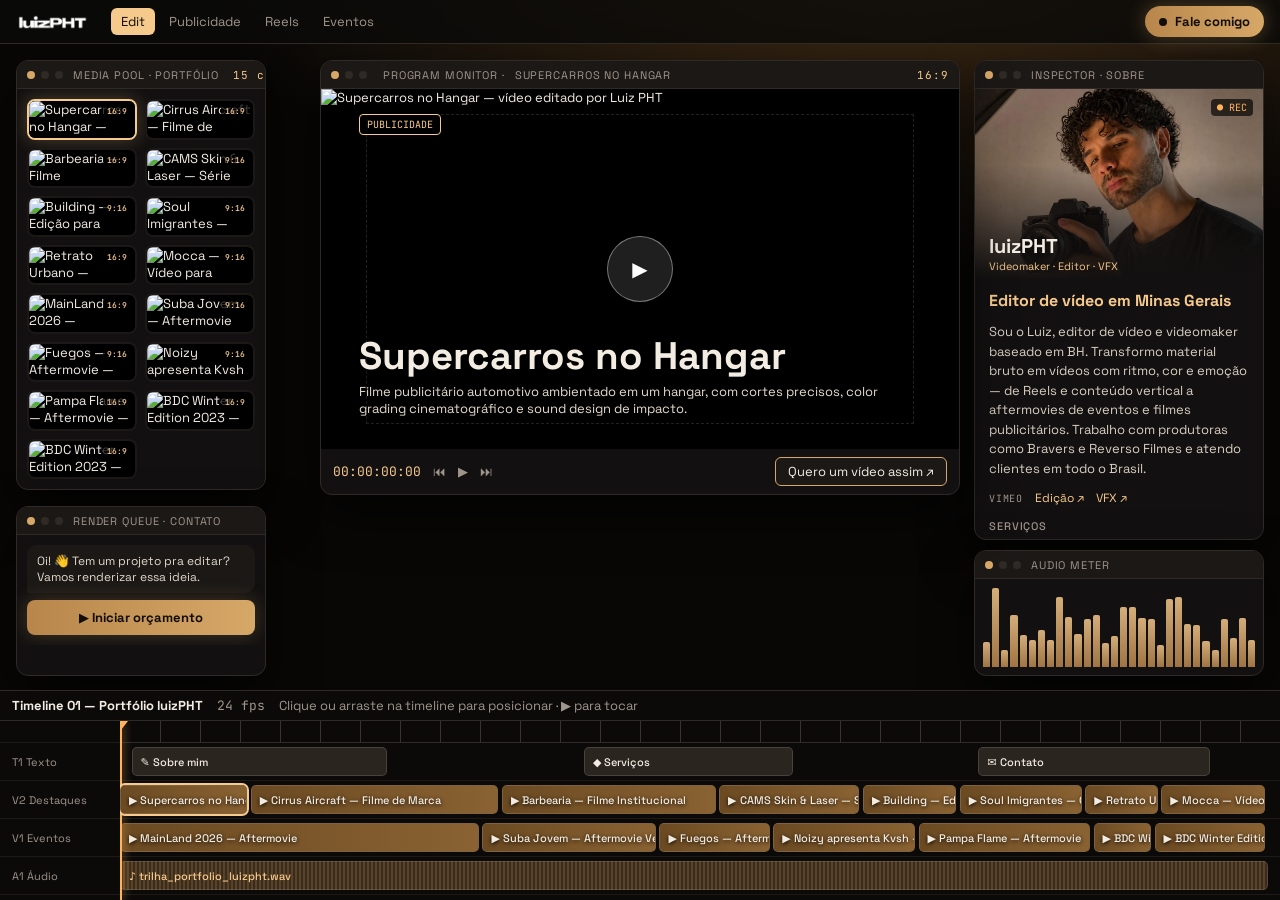
==== commit d7316db8: "Agulha da timeline para quando o vídeo é pausado Sincroniza com o player do Vimeo via postMessage; ⏸" ====
--- a/index.html
+++ b/index.html
@@ -24,7 +24,7 @@
 <link rel="preconnect" href="https://fonts.googleapis.com"><link rel="preconnect" href="https://fonts.gstatic.com" crossorigin>
 <link rel="preconnect" href="https://i.vimeocdn.com"><link rel="preconnect" href="https://player.vimeo.com">
 <link href="https://fonts.googleapis.com/css2?family=Space+Grotesk:wght@400;500;700&family=JetBrains+Mono:wght@400;600&display=swap" rel="stylesheet">
-<link rel="stylesheet" href="assets/style.css?v=6">
+<link rel="stylesheet" href="assets/style.css?v=7">
 <script type="application/ld+json">
 {"@context":"https://schema.org","@graph":[
  {"@type":"Person","@id":"https://luizpht.com.br/#luiz","name":"Luiz PHT","alternateName":"luizPHT","jobTitle":"Editor de vídeo e videomaker","image":"https://luizpht.com.br/assets/img/luiz-pht-editor-de-video.jpg","url":"https://luizpht.com.br/","sameAs":["https://www.instagram.com/luiz_pht/","https://vimeo.com/luizpht2","https://vimeo.com/luizpht"],"knowsAbout":["Edição de vídeo","Color grading","Motion design","VFX","Reels","Aftermovie"]},
@@ -165,6 +165,6 @@
 </nav>
 <div class="scrim" id="scrim"></div>
 
-<script src="assets/app.js?v=6" defer></script>
+<script src="assets/app.js?v=7" defer></script>
 </body>
 </html>
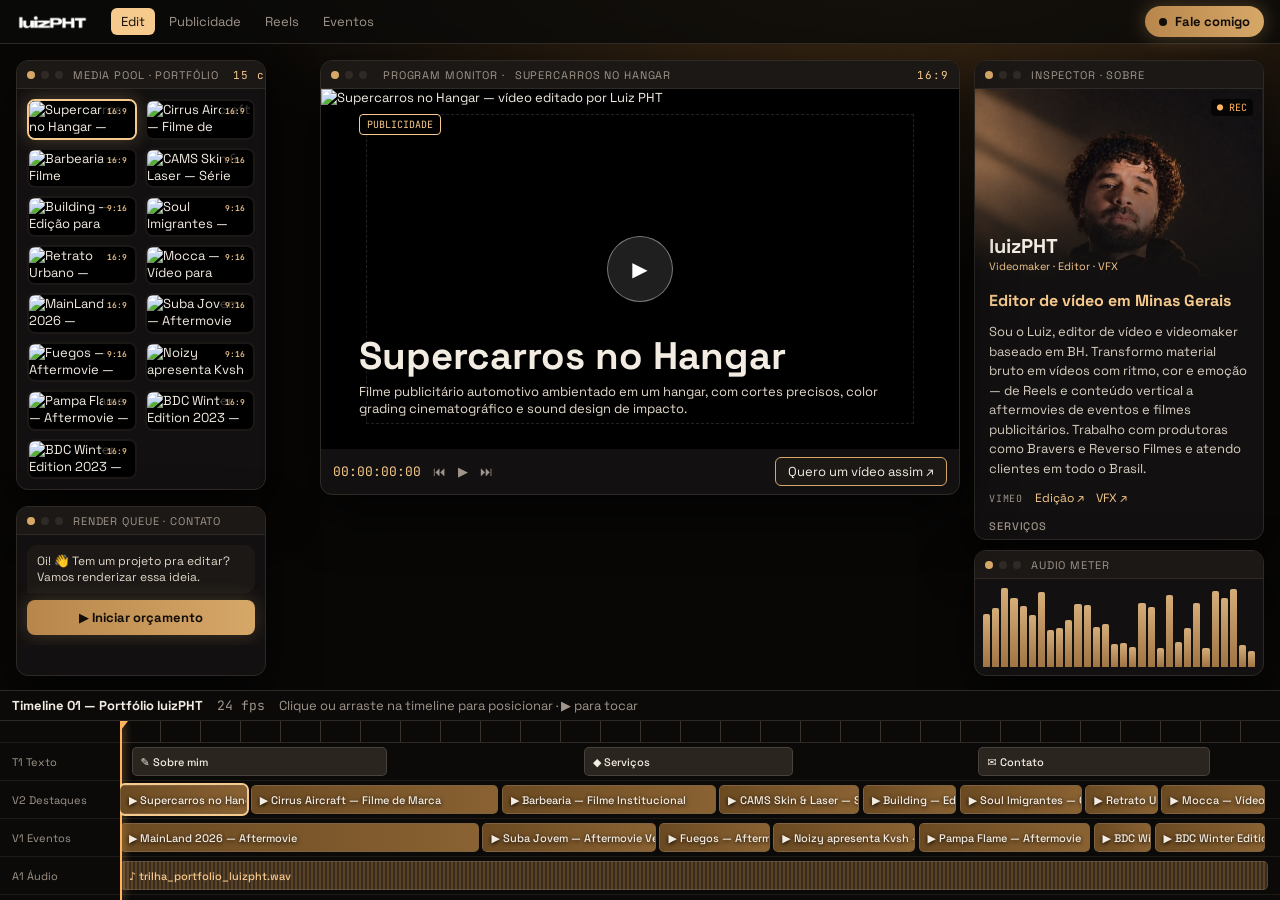
==== commit 157a5a39: "Nova foto de perfil no painel Sobre Co-Authored-By: Claude Opus 5.5 <noreply@anthropic.com>" ====
--- a/index.html
+++ b/index.html
@@ -24,7 +24,7 @@
 <link rel="preconnect" href="https://fonts.googleapis.com"><link rel="preconnect" href="https://fonts.gstatic.com" crossorigin>
 <link rel="preconnect" href="https://i.vimeocdn.com"><link rel="preconnect" href="https://player.vimeo.com">
 <link href="https://fonts.googleapis.com/css2?family=Space+Grotesk:wght@400;500;700&family=JetBrains+Mono:wght@400;600&display=swap" rel="stylesheet">
-<link rel="stylesheet" href="assets/style.css?v=7">
+<link rel="stylesheet" href="assets/style.css?v=8">
 <script type="application/ld+json">
 {"@context":"https://schema.org","@graph":[
  {"@type":"Person","@id":"https://luizpht.com.br/#luiz","name":"Luiz PHT","alternateName":"luizPHT","jobTitle":"Editor de vídeo e videomaker","image":"https://luizpht.com.br/assets/img/luiz-pht-editor-de-video.jpg","url":"https://luizpht.com.br/","sameAs":["https://www.instagram.com/luiz_pht/","https://vimeo.com/luizpht2","https://vimeo.com/luizpht"],"knowsAbout":["Edição de vídeo","Color grading","Motion design","VFX","Reels","Aftermovie"]},
@@ -105,7 +105,7 @@
   <aside class="panel float sheet" id="about" aria-label="Sobre Luiz PHT">
     <div class="bar"><b></b><b></b><b></b>&nbsp;Inspector · Sobre<button class="x" data-close aria-label="Fechar">✕</button></div>
     <div class="ins">
-      <div class="me"><img src="assets/img/luiz-pht-editor-de-video.jpg" alt="Luiz PHT, editor de vídeo em Minas Gerais, segurando uma câmera" width="1112" height="1280"><span class="recb mono">● REC</span>
+      <div class="me"><img src="assets/img/luiz-pht-editor-de-video.jpg" alt="Luiz PHT, editor de vídeo em Minas Gerais" width="904" height="1600"><span class="recb mono">● REC</span>
         <div class="who"><b>luizPHT</b><small>Videomaker · Editor · VFX</small></div></div>
       <h1>Editor de vídeo em Minas Gerais</h1>
       <p class="desc">Sou o Luiz, editor de vídeo e videomaker baseado em BH. Transformo material bruto em vídeos com ritmo, cor e emoção — de Reels e conteúdo vertical a aftermovies de eventos e filmes publicitários. Trabalho com produtoras como Bravers e Reverso Filmes e atendo clientes em todo o Brasil.</p>
@@ -165,6 +165,6 @@
 </nav>
 <div class="scrim" id="scrim"></div>
 
-<script src="assets/app.js?v=7" defer></script>
+<script src="assets/app.js?v=8" defer></script>
 </body>
 </html>
--- a/assets/style.css
+++ b/assets/style.css
@@ -71,7 +71,7 @@
 #about{right:16px;top:16px;bottom:150px;width:290px}
 .ins{padding:14px;display:grid;gap:12px;overflow-y:auto;scrollbar-width:thin;scrollbar-color:var(--line) transparent}
 .me{position:relative;margin:-14px -14px 0;height:190px;flex:none;overflow:hidden}
-.me img{width:100%;height:100%;object-fit:cover;object-position:50% 22%}
+.me img{width:100%;height:100%;object-fit:cover;object-position:50% 33%}
 .me:after{content:"";position:absolute;inset:0;background:linear-gradient(transparent 40%,var(--panel))}
 .me .who{position:absolute;left:14px;bottom:6px;z-index:1;display:grid}
 .me .who b{font-size:20px}.me small{color:var(--sand)}
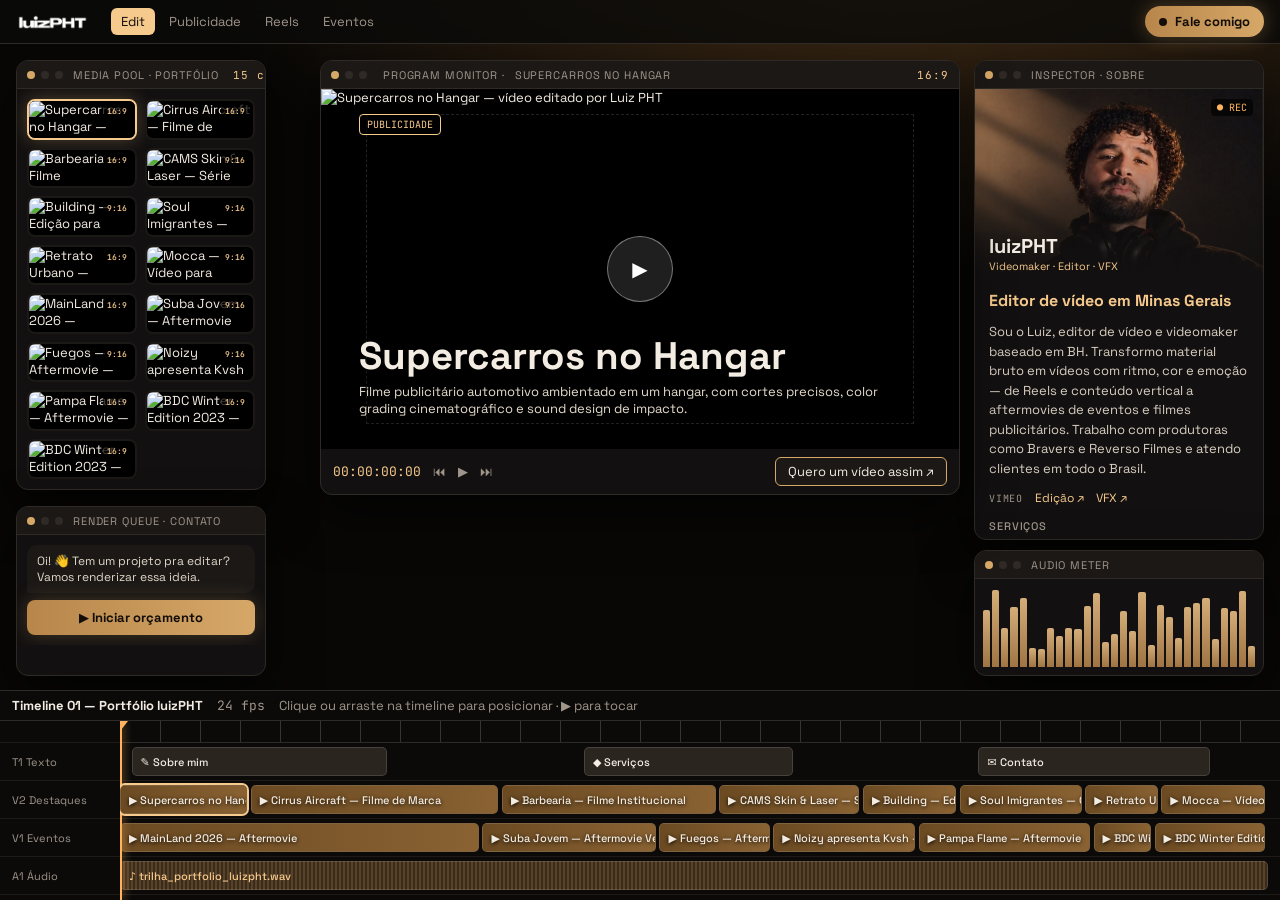
==== commit 01b04e8d: "Sobe o enquadramento da foto de perfil Co-Authored-By: Claude Opus 5.5 <noreply@anthropic.com>" ====
--- a/index.html
+++ b/index.html
@@ -24,7 +24,7 @@
 <link rel="preconnect" href="https://fonts.googleapis.com"><link rel="preconnect" href="https://fonts.gstatic.com" crossorigin>
 <link rel="preconnect" href="https://i.vimeocdn.com"><link rel="preconnect" href="https://player.vimeo.com">
 <link href="https://fonts.googleapis.com/css2?family=Space+Grotesk:wght@400;500;700&family=JetBrains+Mono:wght@400;600&display=swap" rel="stylesheet">
-<link rel="stylesheet" href="assets/style.css?v=8">
+<link rel="stylesheet" href="assets/style.css?v=9">
 <script type="application/ld+json">
 {"@context":"https://schema.org","@graph":[
  {"@type":"Person","@id":"https://luizpht.com.br/#luiz","name":"Luiz PHT","alternateName":"luizPHT","jobTitle":"Editor de vídeo e videomaker","image":"https://luizpht.com.br/assets/img/luiz-pht-editor-de-video.jpg","url":"https://luizpht.com.br/","sameAs":["https://www.instagram.com/luiz_pht/","https://vimeo.com/luizpht2","https://vimeo.com/luizpht"],"knowsAbout":["Edição de vídeo","Color grading","Motion design","VFX","Reels","Aftermovie"]},
@@ -165,6 +165,6 @@
 </nav>
 <div class="scrim" id="scrim"></div>
 
-<script src="assets/app.js?v=8" defer></script>
+<script src="assets/app.js?v=9" defer></script>
 </body>
 </html>
--- a/assets/style.css
+++ b/assets/style.css
@@ -71,7 +71,7 @@
 #about{right:16px;top:16px;bottom:150px;width:290px}
 .ins{padding:14px;display:grid;gap:12px;overflow-y:auto;scrollbar-width:thin;scrollbar-color:var(--line) transparent}
 .me{position:relative;margin:-14px -14px 0;height:190px;flex:none;overflow:hidden}
-.me img{width:100%;height:100%;object-fit:cover;object-position:50% 33%}
+.me img{width:100%;height:100%;object-fit:cover;object-position:50% 42%}
 .me:after{content:"";position:absolute;inset:0;background:linear-gradient(transparent 40%,var(--panel))}
 .me .who{position:absolute;left:14px;bottom:6px;z-index:1;display:grid}
 .me .who b{font-size:20px}.me small{color:var(--sand)}
